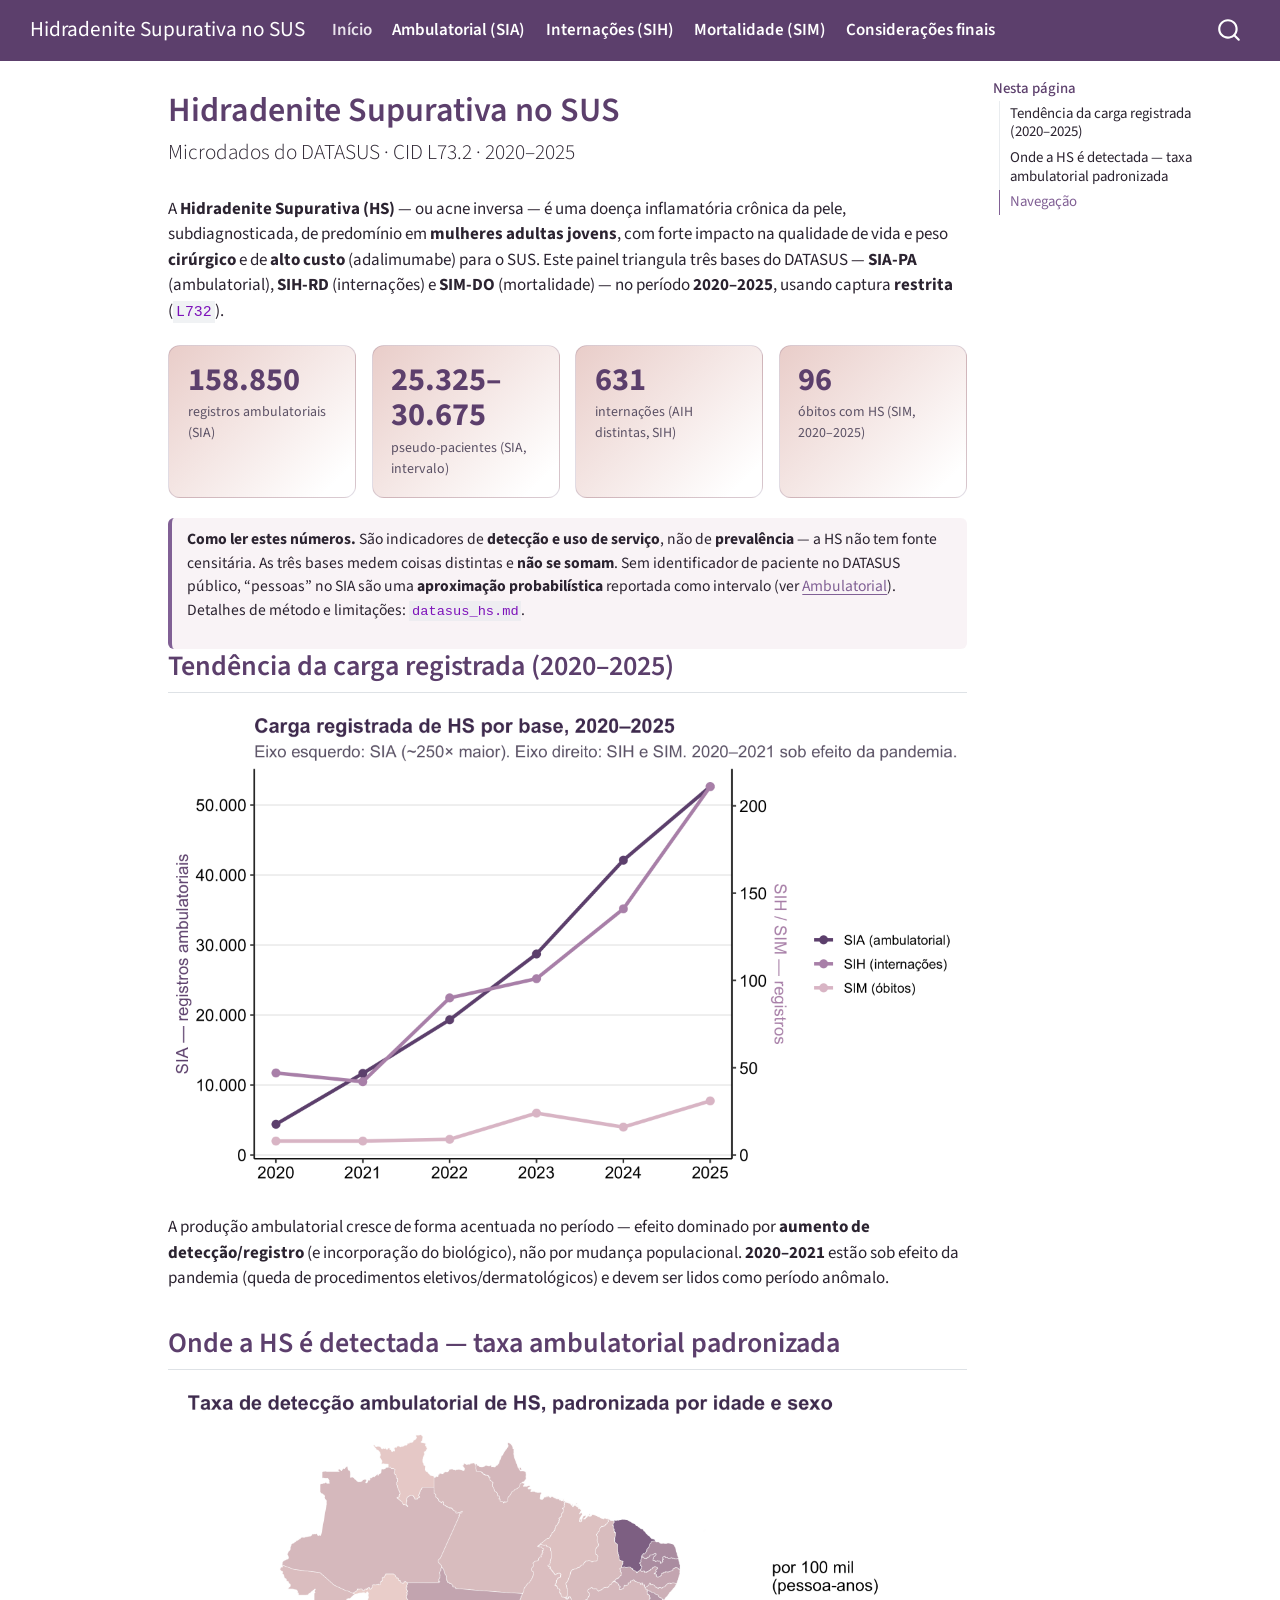
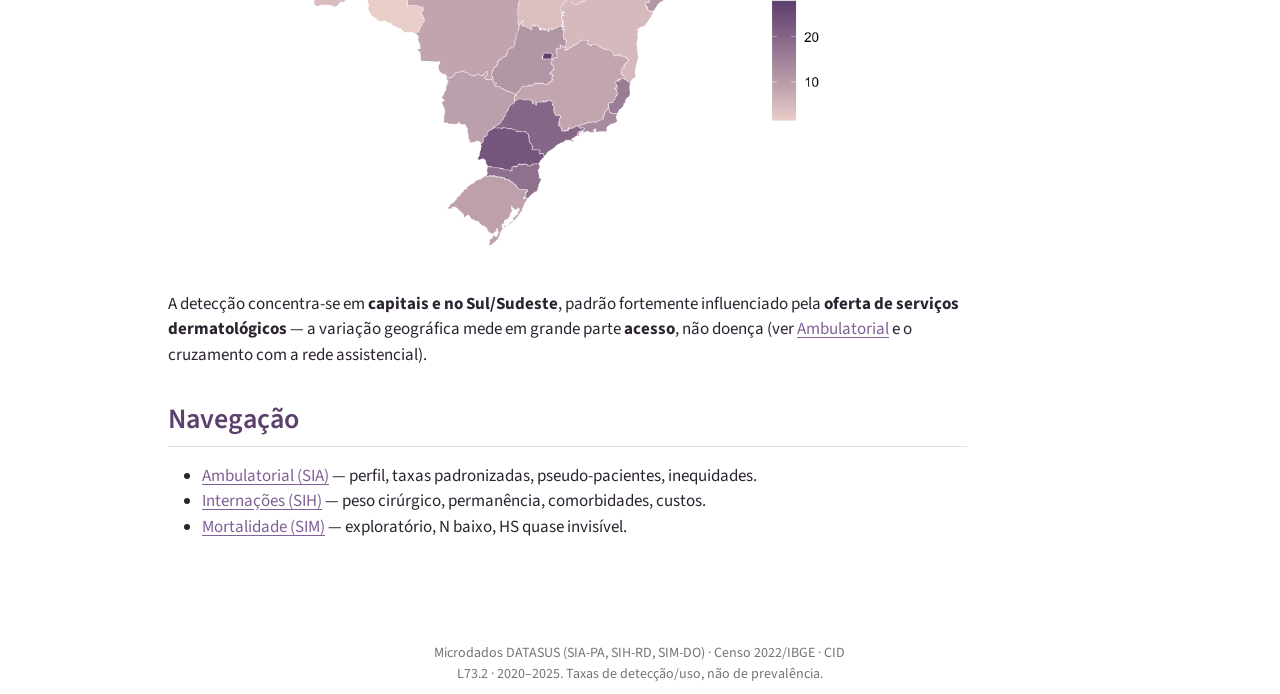
==== docs/index.html @ 63f838a2 "Pipeline e relatório DATASUS — Hidradenite Supurativa (L73.2), 2020–2025 Pipeline reprodutível (R/ti" ====
<!DOCTYPE html>
<html xmlns="http://www.w3.org/1999/xhtml" lang="pt" xml:lang="pt"><head>

<meta charset="utf-8">
<meta name="generator" content="quarto-1.9.37">

<meta name="viewport" content="width=device-width, initial-scale=1.0, user-scalable=yes">


<title>Hidradenite Supurativa no SUS</title>
<style>
/* Default styles provided by pandoc.
** See https://pandoc.org/MANUAL.html#variables-for-html for config info.
*/
code{white-space: pre-wrap;}
span.smallcaps{font-variant: small-caps;}
div.columns{display: flex; gap: min(4vw, 1.5em);}
div.column{flex: auto; overflow-x: auto;}
div.hanging-indent{margin-left: 1.5em; text-indent: -1.5em;}
ul.task-list{list-style: none;}
ul.task-list li input[type="checkbox"] {
  width: 0.8em;
  margin: 0 0.8em 0.2em -1em; /* quarto-specific, see https://github.com/quarto-dev/quarto-cli/issues/4556 */ 
  vertical-align: middle;
}
</style>


<script src="site_libs/quarto-nav/quarto-nav.js"></script>
<script src="site_libs/quarto-nav/headroom.min.js"></script>
<script src="site_libs/clipboard/clipboard.min.js"></script>
<script src="site_libs/quarto-search/autocomplete.umd.js"></script>
<script src="site_libs/quarto-search/fuse.min.js"></script>
<script src="site_libs/quarto-search/quarto-search.js"></script>
<meta name="quarto:offset" content="./">
<script src="site_libs/quarto-html/quarto.js" type="module"></script>
<script src="site_libs/quarto-html/tabsets/tabsets.js" type="module"></script>
<script src="site_libs/quarto-html/popper.min.js"></script>
<script src="site_libs/quarto-html/tippy.umd.min.js"></script>
<script src="site_libs/quarto-html/anchor.min.js"></script>
<link href="site_libs/quarto-html/tippy.css" rel="stylesheet">
<link href="site_libs/quarto-html/quarto-syntax-highlighting-7f8f88aac4f3542376d5c11b86a4c14d.css" rel="stylesheet" id="quarto-text-highlighting-styles">
<script src="site_libs/bootstrap/bootstrap.min.js"></script>
<link href="site_libs/bootstrap/bootstrap-icons.css" rel="stylesheet">
<link href="site_libs/bootstrap/bootstrap-8e43b0a3e7ccd0d8d51bb8af812707f5.min.css" rel="stylesheet" append-hash="true" id="quarto-bootstrap" data-mode="light">
<script id="quarto-search-options" type="application/json">{
  "location": "navbar",
  "copy-button": false,
  "collapse-after": 3,
  "panel-placement": "end",
  "type": "overlay",
  "limit": 50,
  "keyboard-shortcut": [
    "f",
    "/",
    "s"
  ],
  "show-item-context": false,
  "language": {
    "search-no-results-text": "Nenhum resultado",
    "search-matching-documents-text": "documentos correspondentes",
    "search-copy-link-title": "Copiar link para a busca",
    "search-hide-matches-text": "Esconder correspondências adicionais",
    "search-more-match-text": "mais correspondência neste documento",
    "search-more-matches-text": "mais correspondências neste documento",
    "search-clear-button-title": "Limpar",
    "search-text-placeholder": "",
    "search-detached-cancel-button-title": "Cancelar",
    "search-submit-button-title": "Enviar",
    "search-label": "Procurar"
  }
}</script>


</head>

<body class="nav-fixed quarto-light">

<div id="quarto-search-results"></div>
  <header id="quarto-header" class="headroom fixed-top">
    <nav class="navbar navbar-expand-lg " data-bs-theme="dark">
      <div class="navbar-container container-fluid">
      <div class="navbar-brand-container mx-auto">
    <a class="navbar-brand" href="./index.html">
    <span class="navbar-title">Hidradenite Supurativa no SUS</span>
    </a>
  </div>
            <div id="quarto-search" class="" title="Procurar"></div>
          <button class="navbar-toggler" type="button" data-bs-toggle="collapse" data-bs-target="#navbarCollapse" aria-controls="navbarCollapse" role="menu" aria-expanded="false" aria-label="Alternar de navegação" onclick="if (window.quartoToggleHeadroom) { window.quartoToggleHeadroom(); }">
  <span class="navbar-toggler-icon"></span>
</button>
          <div class="collapse navbar-collapse" id="navbarCollapse">
            <ul class="navbar-nav navbar-nav-scroll me-auto">
  <li class="nav-item">
    <a class="nav-link active" href="./index.html" aria-current="page"> 
<span class="menu-text">Início</span></a>
  </li>  
  <li class="nav-item">
    <a class="nav-link" href="./sia_hs.html"> 
<span class="menu-text">Ambulatorial (SIA)</span></a>
  </li>  
  <li class="nav-item">
    <a class="nav-link" href="./sih_hs.html"> 
<span class="menu-text">Internações (SIH)</span></a>
  </li>  
  <li class="nav-item">
    <a class="nav-link" href="./sim_hs.html"> 
<span class="menu-text">Mortalidade (SIM)</span></a>
  </li>  
  <li class="nav-item">
    <a class="nav-link" href="./consideracoes_finais.html"> 
<span class="menu-text">Considerações finais</span></a>
  </li>  
</ul>
          </div> <!-- /navcollapse -->
            <div class="quarto-navbar-tools">
</div>
      </div> <!-- /container-fluid -->
    </nav>
</header>
<!-- content -->
<div id="quarto-content" class="quarto-container page-columns page-rows-contents page-layout-article page-navbar">
<!-- sidebar -->
<!-- margin-sidebar -->
    <div id="quarto-margin-sidebar" class="sidebar margin-sidebar">
        <nav id="TOC" role="doc-toc" class="toc-active">
    <h2 id="toc-title">Nesta página</h2>
   
  <ul>
  <li><a href="#tendência-da-carga-registrada-20202025" id="toc-tendência-da-carga-registrada-20202025" class="nav-link active" data-scroll-target="#tendência-da-carga-registrada-20202025">Tendência da carga registrada (2020–2025)</a></li>
  <li><a href="#onde-a-hs-é-detectada-taxa-ambulatorial-padronizada" id="toc-onde-a-hs-é-detectada-taxa-ambulatorial-padronizada" class="nav-link" data-scroll-target="#onde-a-hs-é-detectada-taxa-ambulatorial-padronizada">Onde a HS é detectada — taxa ambulatorial padronizada</a></li>
  <li><a href="#navegação" id="toc-navegação" class="nav-link" data-scroll-target="#navegação">Navegação</a></li>
  </ul>
</nav>
    </div>
<!-- main -->
<main class="content" id="quarto-document-content">

<header id="title-block-header" class="quarto-title-block default">
<div class="quarto-title">
<h1 class="title">Hidradenite Supurativa no SUS</h1>
<p class="subtitle lead">Microdados do DATASUS · CID L73.2 · 2020–2025</p>
</div>



<div class="quarto-title-meta">

    
  
    
  </div>
  


</header>


<p>A <strong>Hidradenite Supurativa (HS)</strong> — ou acne inversa — é uma doença inflamatória crônica da pele, subdiagnosticada, de predomínio em <strong>mulheres adultas jovens</strong>, com forte impacto na qualidade de vida e peso <strong>cirúrgico</strong> e de <strong>alto custo</strong> (adalimumabe) para o SUS. Este painel triangula três bases do DATASUS — <strong>SIA-PA</strong> (ambulatorial), <strong>SIH-RD</strong> (internações) e <strong>SIM-DO</strong> (mortalidade) — no período <strong>2020–2025</strong>, usando captura <strong>restrita</strong> (<code>L732</code>).</p>
<div class="kpi-row">
<div class="kpi-card">
<div class="v">
158.850
</div>
<div class="l">
registros ambulatoriais (SIA)
</div>
</div>
<div class="kpi-card">
<div class="v">
25.325–30.675
</div>
<div class="l">
pseudo-pacientes (SIA, intervalo)
</div>
</div>
<div class="kpi-card">
<div class="v">
631
</div>
<div class="l">
internações (AIH distintas, SIH)
</div>
</div>
<div class="kpi-card">
<div class="v">
96
</div>
<div class="l">
óbitos com HS (SIM, 2020–2025)
</div>
</div>
</div>
<div class="callout-nota">
<p><strong>Como ler estes números.</strong> São indicadores de <strong>detecção e uso de serviço</strong>, não de <strong>prevalência</strong> — a HS não tem fonte censitária. As três bases medem coisas distintas e <strong>não se somam</strong>. Sem identificador de paciente no DATASUS público, “pessoas” no SIA são uma <strong>aproximação probabilística</strong> reportada como intervalo (ver <a href="./sia_hs.html">Ambulatorial</a>). Detalhes de método e limitações: <code>datasus_hs.md</code>.</p>
</div>
<section id="tendência-da-carga-registrada-20202025" class="level2">
<h2 class="anchored" data-anchor-id="tendência-da-carga-registrada-20202025">Tendência da carga registrada (2020–2025)</h2>
<div class="cell">
<div class="cell-output-display">
<div>
<figure class="figure">
<p><img src="index_files/figure-html/trend-1.png" class="img-fluid figure-img" width="1200"></p>
</figure>
</div>
</div>
</div>
<p>A produção ambulatorial cresce de forma acentuada no período — efeito dominado por <strong>aumento de detecção/registro</strong> (e incorporação do biológico), não por mudança populacional. <strong>2020–2021</strong> estão sob efeito da pandemia (queda de procedimentos eletivos/dermatológicos) e devem ser lidos como período anômalo.</p>
</section>
<section id="onde-a-hs-é-detectada-taxa-ambulatorial-padronizada" class="level2">
<h2 class="anchored" data-anchor-id="onde-a-hs-é-detectada-taxa-ambulatorial-padronizada">Onde a HS é detectada — taxa ambulatorial padronizada</h2>
<div class="cell">
<div class="cell-output-display">
<div>
<figure class="figure">
<p><img src="index_files/figure-html/mapa-1.png" class="img-fluid figure-img" width="1200"></p>
</figure>
</div>
</div>
</div>
<p>A detecção concentra-se em <strong>capitais e no Sul/Sudeste</strong>, padrão fortemente influenciado pela <strong>oferta de serviços dermatológicos</strong> — a variação geográfica mede em grande parte <strong>acesso</strong>, não doença (ver <a href="./sia_hs.html">Ambulatorial</a> e o cruzamento com a rede assistencial).</p>
</section>
<section id="navegação" class="level2">
<h2 class="anchored" data-anchor-id="navegação">Navegação</h2>
<ul>
<li><strong><a href="./sia_hs.html">Ambulatorial (SIA)</a></strong> — perfil, taxas padronizadas, pseudo-pacientes, inequidades.</li>
<li><strong><a href="./sih_hs.html">Internações (SIH)</a></strong> — peso cirúrgico, permanência, comorbidades, custos.</li>
<li><strong><a href="./sim_hs.html">Mortalidade (SIM)</a></strong> — exploratório, N baixo, HS quase invisível.</li>
</ul>


</section>

</main> <!-- /main -->
<script id="quarto-html-after-body" type="application/javascript">
  window.document.addEventListener("DOMContentLoaded", function (event) {
    const icon = "";
    const anchorJS = new window.AnchorJS();
    anchorJS.options = {
      placement: 'right',
      icon: icon
    };
    anchorJS.add('.anchored');
    const isCodeAnnotation = (el) => {
      for (const clz of el.classList) {
        if (clz.startsWith('code-annotation-')) {                     
          return true;
        }
      }
      return false;
    }
    const onCopySuccess = function(e) {
      // button target
      const button = e.trigger;
      // don't keep focus
      button.blur();
      // flash "checked"
      button.classList.add('code-copy-button-checked');
      var currentTitle = button.getAttribute("title");
      button.setAttribute("title", "Copiada");
      let tooltip;
      if (window.bootstrap) {
        button.setAttribute("data-bs-toggle", "tooltip");
        button.setAttribute("data-bs-placement", "left");
        button.setAttribute("data-bs-title", "Copiada");
        tooltip = new bootstrap.Tooltip(button, 
          { trigger: "manual", 
            customClass: "code-copy-button-tooltip",
            offset: [0, -8]});
        tooltip.show();    
      }
      setTimeout(function() {
        if (tooltip) {
          tooltip.hide();
          button.removeAttribute("data-bs-title");
          button.removeAttribute("data-bs-toggle");
          button.removeAttribute("data-bs-placement");
        }
        button.setAttribute("title", currentTitle);
        button.classList.remove('code-copy-button-checked');
      }, 1000);
      // clear code selection
      e.clearSelection();
    }
    const getTextToCopy = function(trigger) {
      const outerScaffold = trigger.parentElement.cloneNode(true);
      const codeEl = outerScaffold.querySelector('code');
      for (const childEl of codeEl.children) {
        if (isCodeAnnotation(childEl)) {
          childEl.remove();
        }
      }
      return codeEl.innerText;
    }
    const clipboard = new window.ClipboardJS('.code-copy-button:not([data-in-quarto-modal])', {
      text: getTextToCopy
    });
    clipboard.on('success', onCopySuccess);
    if (window.document.getElementById('quarto-embedded-source-code-modal')) {
      const clipboardModal = new window.ClipboardJS('.code-copy-button[data-in-quarto-modal]', {
        text: getTextToCopy,
        container: window.document.getElementById('quarto-embedded-source-code-modal')
      });
      clipboardModal.on('success', onCopySuccess);
    }
      var localhostRegex = new RegExp(/^(?:http|https):\/\/localhost\:?[0-9]*\//);
      var mailtoRegex = new RegExp(/^mailto:/);
        var filterRegex = new RegExp('/' + window.location.host + '/');
      var isInternal = (href) => {
          return filterRegex.test(href) || localhostRegex.test(href) || mailtoRegex.test(href);
      }
      // Inspect non-navigation links and adorn them if external
     var links = window.document.querySelectorAll('a[href]:not(.nav-link):not(.navbar-brand):not(.toc-action):not(.sidebar-link):not(.sidebar-item-toggle):not(.pagination-link):not(.no-external):not([aria-hidden]):not(.dropdown-item):not(.quarto-navigation-tool):not(.about-link)');
      for (var i=0; i<links.length; i++) {
        const link = links[i];
        if (!isInternal(link.href)) {
          // undo the damage that might have been done by quarto-nav.js in the case of
          // links that we want to consider external
          if (link.dataset.originalHref !== undefined) {
            link.href = link.dataset.originalHref;
          }
        }
      }
    function tippyHover(el, contentFn, onTriggerFn, onUntriggerFn) {
      const config = {
        allowHTML: true,
        maxWidth: 500,
        delay: 100,
        arrow: false,
        appendTo: function(el) {
            return el.parentElement;
        },
        interactive: true,
        interactiveBorder: 10,
        theme: 'quarto',
        placement: 'bottom-start',
      };
      if (contentFn) {
        config.content = contentFn;
      }
      if (onTriggerFn) {
        config.onTrigger = onTriggerFn;
      }
      if (onUntriggerFn) {
        config.onUntrigger = onUntriggerFn;
      }
      window.tippy(el, config); 
    }
    const noterefs = window.document.querySelectorAll('a[role="doc-noteref"]');
    for (var i=0; i<noterefs.length; i++) {
      const ref = noterefs[i];
      tippyHover(ref, function() {
        // use id or data attribute instead here
        let href = ref.getAttribute('data-footnote-href') || ref.getAttribute('href');
        try { href = new URL(href).hash; } catch {}
        const id = href.replace(/^#\/?/, "");
        const note = window.document.getElementById(id);
        if (note) {
          return note.innerHTML;
        } else {
          return "";
        }
      });
    }
    const xrefs = window.document.querySelectorAll('a.quarto-xref');
    const processXRef = (id, note) => {
      // Strip column container classes
      const stripColumnClz = (el) => {
        el.classList.remove("page-full", "page-columns");
        if (el.children) {
          for (const child of el.children) {
            stripColumnClz(child);
          }
        }
      }
      stripColumnClz(note)
      if (id === null || id.startsWith('sec-')) {
        // Special case sections, only their first couple elements
        const container = document.createElement("div");
        if (note.children && note.children.length > 2) {
          container.appendChild(note.children[0].cloneNode(true));
          for (let i = 1; i < note.children.length; i++) {
            const child = note.children[i];
            if (child.tagName === "P" && child.innerText === "") {
              continue;
            } else {
              container.appendChild(child.cloneNode(true));
              break;
            }
          }
          if (window.Quarto?.typesetMath) {
            window.Quarto.typesetMath(container);
          }
          return container.innerHTML
        } else {
          if (window.Quarto?.typesetMath) {
            window.Quarto.typesetMath(note);
          }
          return note.innerHTML;
        }
      } else {
        // Remove any anchor links if they are present
        const anchorLink = note.querySelector('a.anchorjs-link');
        if (anchorLink) {
          anchorLink.remove();
        }
        if (window.Quarto?.typesetMath) {
          window.Quarto.typesetMath(note);
        }
        if (note.classList.contains("callout")) {
          return note.outerHTML;
        } else {
          return note.innerHTML;
        }
      }
    }
    for (var i=0; i<xrefs.length; i++) {
      const xref = xrefs[i];
      tippyHover(xref, undefined, function(instance) {
        instance.disable();
        let url = xref.getAttribute('href');
        let hash = undefined; 
        if (url.startsWith('#')) {
          hash = url;
        } else {
          try { hash = new URL(url).hash; } catch {}
        }
        if (hash) {
          const id = hash.replace(/^#\/?/, "");
          const note = window.document.getElementById(id);
          if (note !== null) {
            try {
              const html = processXRef(id, note.cloneNode(true));
              instance.setContent(html);
            } finally {
              instance.enable();
              instance.show();
            }
          } else {
            // See if we can fetch this
            fetch(url.split('#')[0])
            .then(res => res.text())
            .then(html => {
              const parser = new DOMParser();
              const htmlDoc = parser.parseFromString(html, "text/html");
              const note = htmlDoc.getElementById(id);
              if (note !== null) {
                const html = processXRef(id, note);
                instance.setContent(html);
              } 
            }).finally(() => {
              instance.enable();
              instance.show();
            });
          }
        } else {
          // See if we can fetch a full url (with no hash to target)
          // This is a special case and we should probably do some content thinning / targeting
          fetch(url)
          .then(res => res.text())
          .then(html => {
            const parser = new DOMParser();
            const htmlDoc = parser.parseFromString(html, "text/html");
            const note = htmlDoc.querySelector('main.content');
            if (note !== null) {
              // This should only happen for chapter cross references
              // (since there is no id in the URL)
              // remove the first header
              if (note.children.length > 0 && note.children[0].tagName === "HEADER") {
                note.children[0].remove();
              }
              const html = processXRef(null, note);
              instance.setContent(html);
            } 
          }).finally(() => {
            instance.enable();
            instance.show();
          });
        }
      }, function(instance) {
      });
    }
        let selectedAnnoteEl;
        const selectorForAnnotation = ( cell, annotation) => {
          let cellAttr = 'data-code-cell="' + cell + '"';
          let lineAttr = 'data-code-annotation="' +  annotation + '"';
          const selector = 'span[' + cellAttr + '][' + lineAttr + ']';
          return selector;
        }
        const selectCodeLines = (annoteEl) => {
          const doc = window.document;
          const targetCell = annoteEl.getAttribute("data-target-cell");
          const targetAnnotation = annoteEl.getAttribute("data-target-annotation");
          const annoteSpan = window.document.querySelector(selectorForAnnotation(targetCell, targetAnnotation));
          const lines = annoteSpan.getAttribute("data-code-lines").split(",");
          const lineIds = lines.map((line) => {
            return targetCell + "-" + line;
          })
          let top = null;
          let height = null;
          let parent = null;
          if (lineIds.length > 0) {
              //compute the position of the single el (top and bottom and make a div)
              const el = window.document.getElementById(lineIds[0]);
              top = el.offsetTop;
              height = el.offsetHeight;
              parent = el.parentElement.parentElement;
            if (lineIds.length > 1) {
              const lastEl = window.document.getElementById(lineIds[lineIds.length - 1]);
              const bottom = lastEl.offsetTop + lastEl.offsetHeight;
              height = bottom - top;
            }
            if (top !== null && height !== null && parent !== null) {
              // cook up a div (if necessary) and position it 
              let div = window.document.getElementById("code-annotation-line-highlight");
              if (div === null) {
                div = window.document.createElement("div");
                div.setAttribute("id", "code-annotation-line-highlight");
                div.style.position = 'absolute';
                parent.appendChild(div);
              }
              div.style.top = top - 2 + "px";
              div.style.height = height + 4 + "px";
              div.style.left = 0;
              let gutterDiv = window.document.getElementById("code-annotation-line-highlight-gutter");
              if (gutterDiv === null) {
                gutterDiv = window.document.createElement("div");
                gutterDiv.setAttribute("id", "code-annotation-line-highlight-gutter");
                gutterDiv.style.position = 'absolute';
                const codeCell = window.document.getElementById(targetCell);
                const gutter = codeCell.querySelector('.code-annotation-gutter');
                gutter.appendChild(gutterDiv);
              }
              gutterDiv.style.top = top - 2 + "px";
              gutterDiv.style.height = height + 4 + "px";
            }
            selectedAnnoteEl = annoteEl;
          }
        };
        const unselectCodeLines = () => {
          const elementsIds = ["code-annotation-line-highlight", "code-annotation-line-highlight-gutter"];
          elementsIds.forEach((elId) => {
            const div = window.document.getElementById(elId);
            if (div) {
              div.remove();
            }
          });
          selectedAnnoteEl = undefined;
        };
          // Handle positioning of the toggle
      window.addEventListener(
        "resize",
        throttle(() => {
          elRect = undefined;
          if (selectedAnnoteEl) {
            selectCodeLines(selectedAnnoteEl);
          }
        }, 10)
      );
      function throttle(fn, ms) {
      let throttle = false;
      let timer;
        return (...args) => {
          if(!throttle) { // first call gets through
              fn.apply(this, args);
              throttle = true;
          } else { // all the others get throttled
              if(timer) clearTimeout(timer); // cancel #2
              timer = setTimeout(() => {
                fn.apply(this, args);
                timer = throttle = false;
              }, ms);
          }
        };
      }
        // Attach click handler to the DT
        const annoteDls = window.document.querySelectorAll('dt[data-target-cell]');
        for (const annoteDlNode of annoteDls) {
          annoteDlNode.addEventListener('click', (event) => {
            const clickedEl = event.target;
            if (clickedEl !== selectedAnnoteEl) {
              unselectCodeLines();
              const activeEl = window.document.querySelector('dt[data-target-cell].code-annotation-active');
              if (activeEl) {
                activeEl.classList.remove('code-annotation-active');
              }
              selectCodeLines(clickedEl);
              clickedEl.classList.add('code-annotation-active');
            } else {
              // Unselect the line
              unselectCodeLines();
              clickedEl.classList.remove('code-annotation-active');
            }
          });
        }
    const findCites = (el) => {
      const parentEl = el.parentElement;
      if (parentEl) {
        const cites = parentEl.dataset.cites;
        if (cites) {
          return {
            el,
            cites: cites.split(' ')
          };
        } else {
          return findCites(el.parentElement)
        }
      } else {
        return undefined;
      }
    };
    var bibliorefs = window.document.querySelectorAll('a[role="doc-biblioref"]');
    for (var i=0; i<bibliorefs.length; i++) {
      const ref = bibliorefs[i];
      const citeInfo = findCites(ref);
      if (citeInfo) {
        tippyHover(citeInfo.el, function() {
          var popup = window.document.createElement('div');
          citeInfo.cites.forEach(function(cite) {
            var citeDiv = window.document.createElement('div');
            citeDiv.classList.add('hanging-indent');
            citeDiv.classList.add('csl-entry');
            var biblioDiv = window.document.getElementById('ref-' + cite);
            if (biblioDiv) {
              citeDiv.innerHTML = biblioDiv.innerHTML;
            }
            popup.appendChild(citeDiv);
          });
          return popup.innerHTML;
        });
      }
    }
  });
  </script>
</div> <!-- /content -->
<footer class="footer">
  <div class="nav-footer">
    <div class="nav-footer-left">
      &nbsp;
    </div>   
    <div class="nav-footer-center">
<p>Microdados DATASUS (SIA-PA, SIH-RD, SIM-DO) · Censo 2022/IBGE · CID L73.2 · 2020–2025. Taxas de detecção/uso, não de prevalência.</p>
</div>
    <div class="nav-footer-right">
      &nbsp;
    </div>
  </div>
</footer>




</body></html>
---- docs/site_libs/quarto-html/tippy.css ----
.tippy-box[data-animation=fade][data-state=hidden]{opacity:0}[data-tippy-root]{max-width:calc(100vw - 10px)}.tippy-box{position:relative;background-color:#333;color:#fff;border-radius:4px;font-size:14px;line-height:1.4;white-space:normal;outline:0;transition-property:transform,visibility,opacity}.tippy-box[data-placement^=top]>.tippy-arrow{bottom:0}.tippy-box[data-placement^=top]>.tippy-arrow:before{bottom:-7px;left:0;border-width:8px 8px 0;border-top-color:initial;transform-origin:center top}.tippy-box[data-placement^=bottom]>.tippy-arrow{top:0}.tippy-box[data-placement^=bottom]>.tippy-arrow:before{top:-7px;left:0;border-width:0 8px 8px;border-bottom-color:initial;transform-origin:center bottom}.tippy-box[data-placement^=left]>.tippy-arrow{right:0}.tippy-box[data-placement^=left]>.tippy-arrow:before{border-width:8px 0 8px 8px;border-left-color:initial;right:-7px;transform-origin:center left}.tippy-box[data-placement^=right]>.tippy-arrow{left:0}.tippy-box[data-placement^=right]>.tippy-arrow:before{left:-7px;border-width:8px 8px 8px 0;border-right-color:initial;transform-origin:center right}.tippy-box[data-inertia][data-state=visible]{transition-timing-function:cubic-bezier(.54,1.5,.38,1.11)}.tippy-arrow{width:16px;height:16px;color:#333}.tippy-arrow:before{content:"";position:absolute;border-color:transparent;border-style:solid}.tippy-content{position:relative;padding:5px 9px;z-index:1}
---- docs/site_libs/quarto-html/quarto-syntax-highlighting-7f8f88aac4f3542376d5c11b86a4c14d.css ----
/* quarto syntax highlight colors */
:root {
  --quarto-hl-ot-color: #003B4F;
  --quarto-hl-at-color: #657422;
  --quarto-hl-ss-color: #20794D;
  --quarto-hl-an-color: #5E5E5E;
  --quarto-hl-fu-color: #4758AB;
  --quarto-hl-st-color: #20794D;
  --quarto-hl-cf-color: #003B4F;
  --quarto-hl-op-color: #5E5E5E;
  --quarto-hl-er-color: #AD0000;
  --quarto-hl-bn-color: #AD0000;
  --quarto-hl-al-color: #AD0000;
  --quarto-hl-va-color: #111111;
  --quarto-hl-bu-color: inherit;
  --quarto-hl-ex-color: inherit;
  --quarto-hl-pp-color: #AD0000;
  --quarto-hl-in-color: #5E5E5E;
  --quarto-hl-vs-color: #20794D;
  --quarto-hl-wa-color: #5E5E5E;
  --quarto-hl-do-color: #5E5E5E;
  --quarto-hl-im-color: #00769E;
  --quarto-hl-ch-color: #20794D;
  --quarto-hl-dt-color: #AD0000;
  --quarto-hl-fl-color: #AD0000;
  --quarto-hl-co-color: #5E5E5E;
  --quarto-hl-cv-color: #5E5E5E;
  --quarto-hl-cn-color: #8f5902;
  --quarto-hl-sc-color: #5E5E5E;
  --quarto-hl-dv-color: #AD0000;
  --quarto-hl-kw-color: #003B4F;
}

/* other quarto variables */
:root {
  --quarto-font-monospace: SFMono-Regular, Menlo, Monaco, Consolas, "Liberation Mono", "Courier New", monospace;
}

/* syntax highlight based on Pandoc's rules */
pre > code.sourceCode > span {
  color: #003B4F;
}

code.sourceCode > span {
  color: #003B4F;
}

div.sourceCode,
div.sourceCode pre.sourceCode {
  color: #003B4F;
}

/* Normal */
code span {
  color: #003B4F;
}

/* Alert */
code span.al {
  color: #AD0000;
  font-style: inherit;
}

/* Annotation */
code span.an {
  color: #5E5E5E;
  font-style: inherit;
}

/* Attribute */
code span.at {
  color: #657422;
  font-style: inherit;
}

/* BaseN */
code span.bn {
  color: #AD0000;
  font-style: inherit;
}

/* BuiltIn */
code span.bu {
  font-style: inherit;
}

/* ControlFlow */
code span.cf {
  color: #003B4F;
  font-weight: bold;
  font-style: inherit;
}

/* Char */
code span.ch {
  color: #20794D;
  font-style: inherit;
}

/* Constant */
code span.cn {
  color: #8f5902;
  font-style: inherit;
}

/* Comment */
code span.co {
  color: #5E5E5E;
  font-style: inherit;
}

/* CommentVar */
code span.cv {
  color: #5E5E5E;
  font-style: italic;
}

/* Documentation */
code span.do {
  color: #5E5E5E;
  font-style: italic;
}

/* DataType */
code span.dt {
  color: #AD0000;
  font-style: inherit;
}

/* DecVal */
code span.dv {
  color: #AD0000;
  font-style: inherit;
}

/* Error */
code span.er {
  color: #AD0000;
  font-style: inherit;
}

/* Extension */
code span.ex {
  font-style: inherit;
}

/* Float */
code span.fl {
  color: #AD0000;
  font-style: inherit;
}

/* Function */
code span.fu {
  color: #4758AB;
  font-style: inherit;
}

/* Import */
code span.im {
  color: #00769E;
  font-style: inherit;
}

/* Information */
code span.in {
  color: #5E5E5E;
  font-style: inherit;
}

/* Keyword */
code span.kw {
  color: #003B4F;
  font-weight: bold;
  font-style: inherit;
}

/* Operator */
code span.op {
  color: #5E5E5E;
  font-style: inherit;
}

/* Other */
code span.ot {
  color: #003B4F;
  font-style: inherit;
}

/* Preprocessor */
code span.pp {
  color: #AD0000;
  font-style: inherit;
}

/* SpecialChar */
code span.sc {
  color: #5E5E5E;
  font-style: inherit;
}

/* SpecialString */
code span.ss {
  color: #20794D;
  font-style: inherit;
}

/* String */
code span.st {
  color: #20794D;
  font-style: inherit;
}

/* Variable */
code span.va {
  color: #111111;
  font-style: inherit;
}

/* VerbatimString */
code span.vs {
  color: #20794D;
  font-style: inherit;
}

/* Warning */
code span.wa {
  color: #5E5E5E;
  font-style: italic;
}

.prevent-inlining {
  content: "</";
}

/*# sourceMappingURL=789ad8cd35626ba772517505b42a116e.css.map */
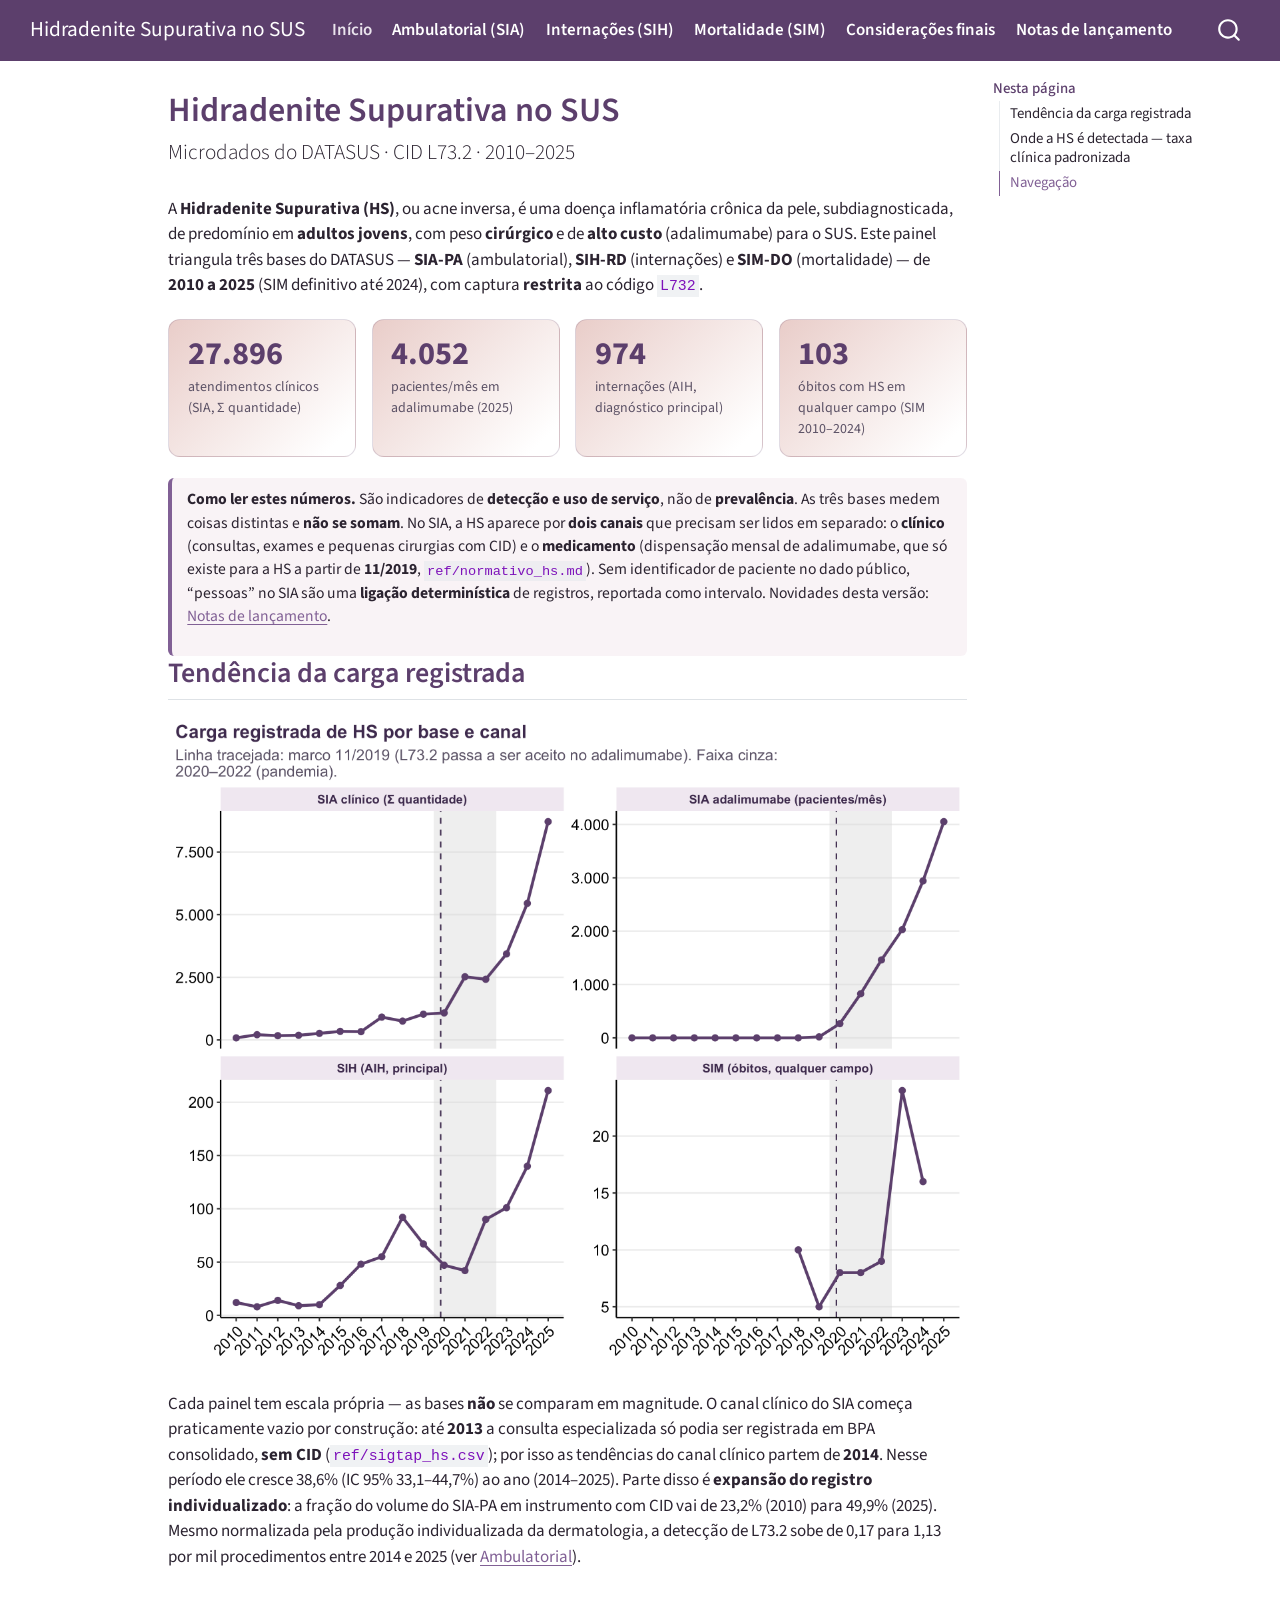
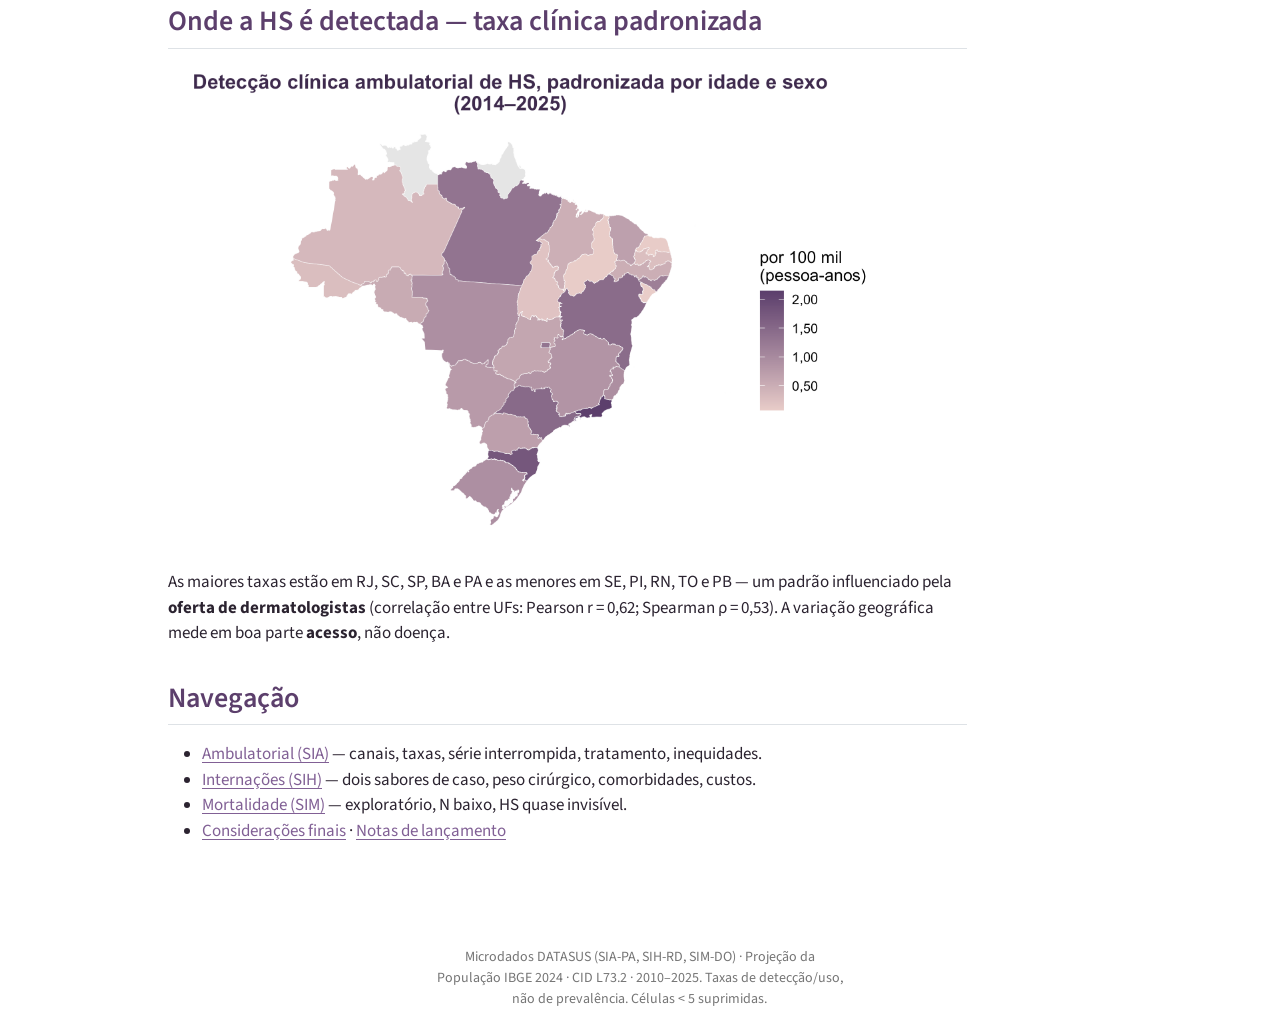
==== commit 98a970c1: "v2: série 2010–2025 a partir dos DBC originais (R550-2) - Definição de caso versionada (scripts/hs_l" ====
--- a/docs/index.html
+++ b/docs/index.html
@@ -111,6 +111,10 @@
     <a class="nav-link" href="./consideracoes_finais.html"> 
 <span class="menu-text">Considerações finais</span></a>
   </li>  
+  <li class="nav-item">
+    <a class="nav-link" href="./notas_lancamento.html"> 
+<span class="menu-text">Notas de lançamento</span></a>
+  </li>  
 </ul>
           </div> <!-- /navcollapse -->
             <div class="quarto-navbar-tools">
@@ -127,8 +131,8 @@
     <h2 id="toc-title">Nesta página</h2>
    
   <ul>
-  <li><a href="#tendência-da-carga-registrada-20202025" id="toc-tendência-da-carga-registrada-20202025" class="nav-link active" data-scroll-target="#tendência-da-carga-registrada-20202025">Tendência da carga registrada (2020–2025)</a></li>
-  <li><a href="#onde-a-hs-é-detectada-taxa-ambulatorial-padronizada" id="toc-onde-a-hs-é-detectada-taxa-ambulatorial-padronizada" class="nav-link" data-scroll-target="#onde-a-hs-é-detectada-taxa-ambulatorial-padronizada">Onde a HS é detectada — taxa ambulatorial padronizada</a></li>
+  <li><a href="#tendência-da-carga-registrada" id="toc-tendência-da-carga-registrada" class="nav-link active" data-scroll-target="#tendência-da-carga-registrada">Tendência da carga registrada</a></li>
+  <li><a href="#onde-a-hs-é-detectada-taxa-clínica-padronizada" id="toc-onde-a-hs-é-detectada-taxa-clínica-padronizada" class="nav-link" data-scroll-target="#onde-a-hs-é-detectada-taxa-clínica-padronizada">Onde a HS é detectada — taxa clínica padronizada</a></li>
   <li><a href="#navegação" id="toc-navegação" class="nav-link" data-scroll-target="#navegação">Navegação</a></li>
   </ul>
 </nav>
@@ -139,7 +143,7 @@
 <header id="title-block-header" class="quarto-title-block default">
 <div class="quarto-title">
 <h1 class="title">Hidradenite Supurativa no SUS</h1>
-<p class="subtitle lead">Microdados do DATASUS · CID L73.2 · 2020–2025</p>
+<p class="subtitle lead">Microdados do DATASUS · CID L73.2 · 2010–2025</p>
 </div>
 
 
@@ -156,46 +160,46 @@
 </header>
 
 
-<p>A <strong>Hidradenite Supurativa (HS)</strong> — ou acne inversa — é uma doença inflamatória crônica da pele, subdiagnosticada, de predomínio em <strong>mulheres adultas jovens</strong>, com forte impacto na qualidade de vida e peso <strong>cirúrgico</strong> e de <strong>alto custo</strong> (adalimumabe) para o SUS. Este painel triangula três bases do DATASUS — <strong>SIA-PA</strong> (ambulatorial), <strong>SIH-RD</strong> (internações) e <strong>SIM-DO</strong> (mortalidade) — no período <strong>2020–2025</strong>, usando captura <strong>restrita</strong> (<code>L732</code>).</p>
+<p>A <strong>Hidradenite Supurativa (HS)</strong>, ou acne inversa, é uma doença inflamatória crônica da pele, subdiagnosticada, de predomínio em <strong>adultos jovens</strong>, com peso <strong>cirúrgico</strong> e de <strong>alto custo</strong> (adalimumabe) para o SUS. Este painel triangula três bases do DATASUS — <strong>SIA-PA</strong> (ambulatorial), <strong>SIH-RD</strong> (internações) e <strong>SIM-DO</strong> (mortalidade) — de <strong>2010 a 2025</strong> (SIM definitivo até 2024), com captura <strong>restrita</strong> ao código <code>L732</code>.</p>
 <div class="kpi-row">
 <div class="kpi-card">
 <div class="v">
-158.850
+27.896
 </div>
 <div class="l">
-registros ambulatoriais (SIA)
+atendimentos clínicos (SIA, Σ quantidade)
 </div>
 </div>
 <div class="kpi-card">
 <div class="v">
-25.325–30.675
+4.052
 </div>
 <div class="l">
-pseudo-pacientes (SIA, intervalo)
+pacientes/mês em adalimumabe (2025)
 </div>
 </div>
 <div class="kpi-card">
 <div class="v">
-631
+974
 </div>
 <div class="l">
-internações (AIH distintas, SIH)
+internações (AIH, diagnóstico principal)
 </div>
 </div>
 <div class="kpi-card">
 <div class="v">
-96
+103
 </div>
 <div class="l">
-óbitos com HS (SIM, 2020–2025)
+óbitos com HS em qualquer campo (SIM 2010–2024)
 </div>
 </div>
 </div>
 <div class="callout-nota">
-<p><strong>Como ler estes números.</strong> São indicadores de <strong>detecção e uso de serviço</strong>, não de <strong>prevalência</strong> — a HS não tem fonte censitária. As três bases medem coisas distintas e <strong>não se somam</strong>. Sem identificador de paciente no DATASUS público, “pessoas” no SIA são uma <strong>aproximação probabilística</strong> reportada como intervalo (ver <a href="./sia_hs.html">Ambulatorial</a>). Detalhes de método e limitações: <code>datasus_hs.md</code>.</p>
-</div>
-<section id="tendência-da-carga-registrada-20202025" class="level2">
-<h2 class="anchored" data-anchor-id="tendência-da-carga-registrada-20202025">Tendência da carga registrada (2020–2025)</h2>
+<p><strong>Como ler estes números.</strong> São indicadores de <strong>detecção e uso de serviço</strong>, não de <strong>prevalência</strong>. As três bases medem coisas distintas e <strong>não se somam</strong>. No SIA, a HS aparece por <strong>dois canais</strong> que precisam ser lidos em separado: o <strong>clínico</strong> (consultas, exames e pequenas cirurgias com CID) e o <strong>medicamento</strong> (dispensação mensal de adalimumabe, que só existe para a HS a partir de <strong>11/2019</strong>, <code>ref/normativo_hs.md</code>). Sem identificador de paciente no dado público, “pessoas” no SIA são uma <strong>ligação determinística</strong> de registros, reportada como intervalo. Novidades desta versão: <a href="./notas_lancamento.html">Notas de lançamento</a>.</p>
+</div>
+<section id="tendência-da-carga-registrada" class="level2">
+<h2 class="anchored" data-anchor-id="tendência-da-carga-registrada">Tendência da carga registrada</h2>
 <div class="cell">
 <div class="cell-output-display">
 <div>
@@ -205,10 +209,10 @@
 </div>
 </div>
 </div>
-<p>A produção ambulatorial cresce de forma acentuada no período — efeito dominado por <strong>aumento de detecção/registro</strong> (e incorporação do biológico), não por mudança populacional. <strong>2020–2021</strong> estão sob efeito da pandemia (queda de procedimentos eletivos/dermatológicos) e devem ser lidos como período anômalo.</p>
+<p>Cada painel tem escala própria — as bases <strong>não</strong> se comparam em magnitude. O canal clínico do SIA começa praticamente vazio por construção: até <strong>2013</strong> a consulta especializada só podia ser registrada em BPA consolidado, <strong>sem CID</strong> (<code>ref/sigtap_hs.csv</code>); por isso as tendências do canal clínico partem de <strong>2014</strong>. Nesse período ele cresce 38,6% (IC 95% 33,1–44,7%) ao ano (2014–2025). Parte disso é <strong>expansão do registro individualizado</strong>: a fração do volume do SIA-PA em instrumento com CID vai de 23,2% (2010) para 49,9% (2025). Mesmo normalizada pela produção individualizada da dermatologia, a detecção de L73.2 sobe de 0,17 para 1,13 por mil procedimentos entre 2014 e 2025 (ver <a href="./sia_hs.html#normalizacao">Ambulatorial</a>).</p>
 </section>
-<section id="onde-a-hs-é-detectada-taxa-ambulatorial-padronizada" class="level2">
-<h2 class="anchored" data-anchor-id="onde-a-hs-é-detectada-taxa-ambulatorial-padronizada">Onde a HS é detectada — taxa ambulatorial padronizada</h2>
+<section id="onde-a-hs-é-detectada-taxa-clínica-padronizada" class="level2">
+<h2 class="anchored" data-anchor-id="onde-a-hs-é-detectada-taxa-clínica-padronizada">Onde a HS é detectada — taxa clínica padronizada</h2>
 <div class="cell">
 <div class="cell-output-display">
 <div>
@@ -218,14 +222,15 @@
 </div>
 </div>
 </div>
-<p>A detecção concentra-se em <strong>capitais e no Sul/Sudeste</strong>, padrão fortemente influenciado pela <strong>oferta de serviços dermatológicos</strong> — a variação geográfica mede em grande parte <strong>acesso</strong>, não doença (ver <a href="./sia_hs.html">Ambulatorial</a> e o cruzamento com a rede assistencial).</p>
+<p>As maiores taxas estão em RJ, SC, SP, BA e PA e as menores em SE, PI, RN, TO e PB — um padrão influenciado pela <strong>oferta de dermatologistas</strong> (correlação entre UFs: Pearson r = 0,62; Spearman ρ = 0,53). A variação geográfica mede em boa parte <strong>acesso</strong>, não doença.</p>
 </section>
 <section id="navegação" class="level2">
 <h2 class="anchored" data-anchor-id="navegação">Navegação</h2>
 <ul>
-<li><strong><a href="./sia_hs.html">Ambulatorial (SIA)</a></strong> — perfil, taxas padronizadas, pseudo-pacientes, inequidades.</li>
-<li><strong><a href="./sih_hs.html">Internações (SIH)</a></strong> — peso cirúrgico, permanência, comorbidades, custos.</li>
+<li><strong><a href="./sia_hs.html">Ambulatorial (SIA)</a></strong> — canais, taxas, série interrompida, tratamento, inequidades.</li>
+<li><strong><a href="./sih_hs.html">Internações (SIH)</a></strong> — dois sabores de caso, peso cirúrgico, comorbidades, custos.</li>
 <li><strong><a href="./sim_hs.html">Mortalidade (SIM)</a></strong> — exploratório, N baixo, HS quase invisível.</li>
+<li><strong><a href="./consideracoes_finais.html">Considerações finais</a></strong> · <strong><a href="./notas_lancamento.html">Notas de lançamento</a></strong></li>
 </ul>
 
 
@@ -639,7 +644,7 @@
       &nbsp;
     </div>   
     <div class="nav-footer-center">
-<p>Microdados DATASUS (SIA-PA, SIH-RD, SIM-DO) · Censo 2022/IBGE · CID L73.2 · 2020–2025. Taxas de detecção/uso, não de prevalência.</p>
+<p>Microdados DATASUS (SIA-PA, SIH-RD, SIM-DO) · Projeção da População IBGE 2024 · CID L73.2 · 2010–2025. Taxas de detecção/uso, não de prevalência. Células &lt; 5 suprimidas.</p>
 </div>
     <div class="nav-footer-right">
       &nbsp;
